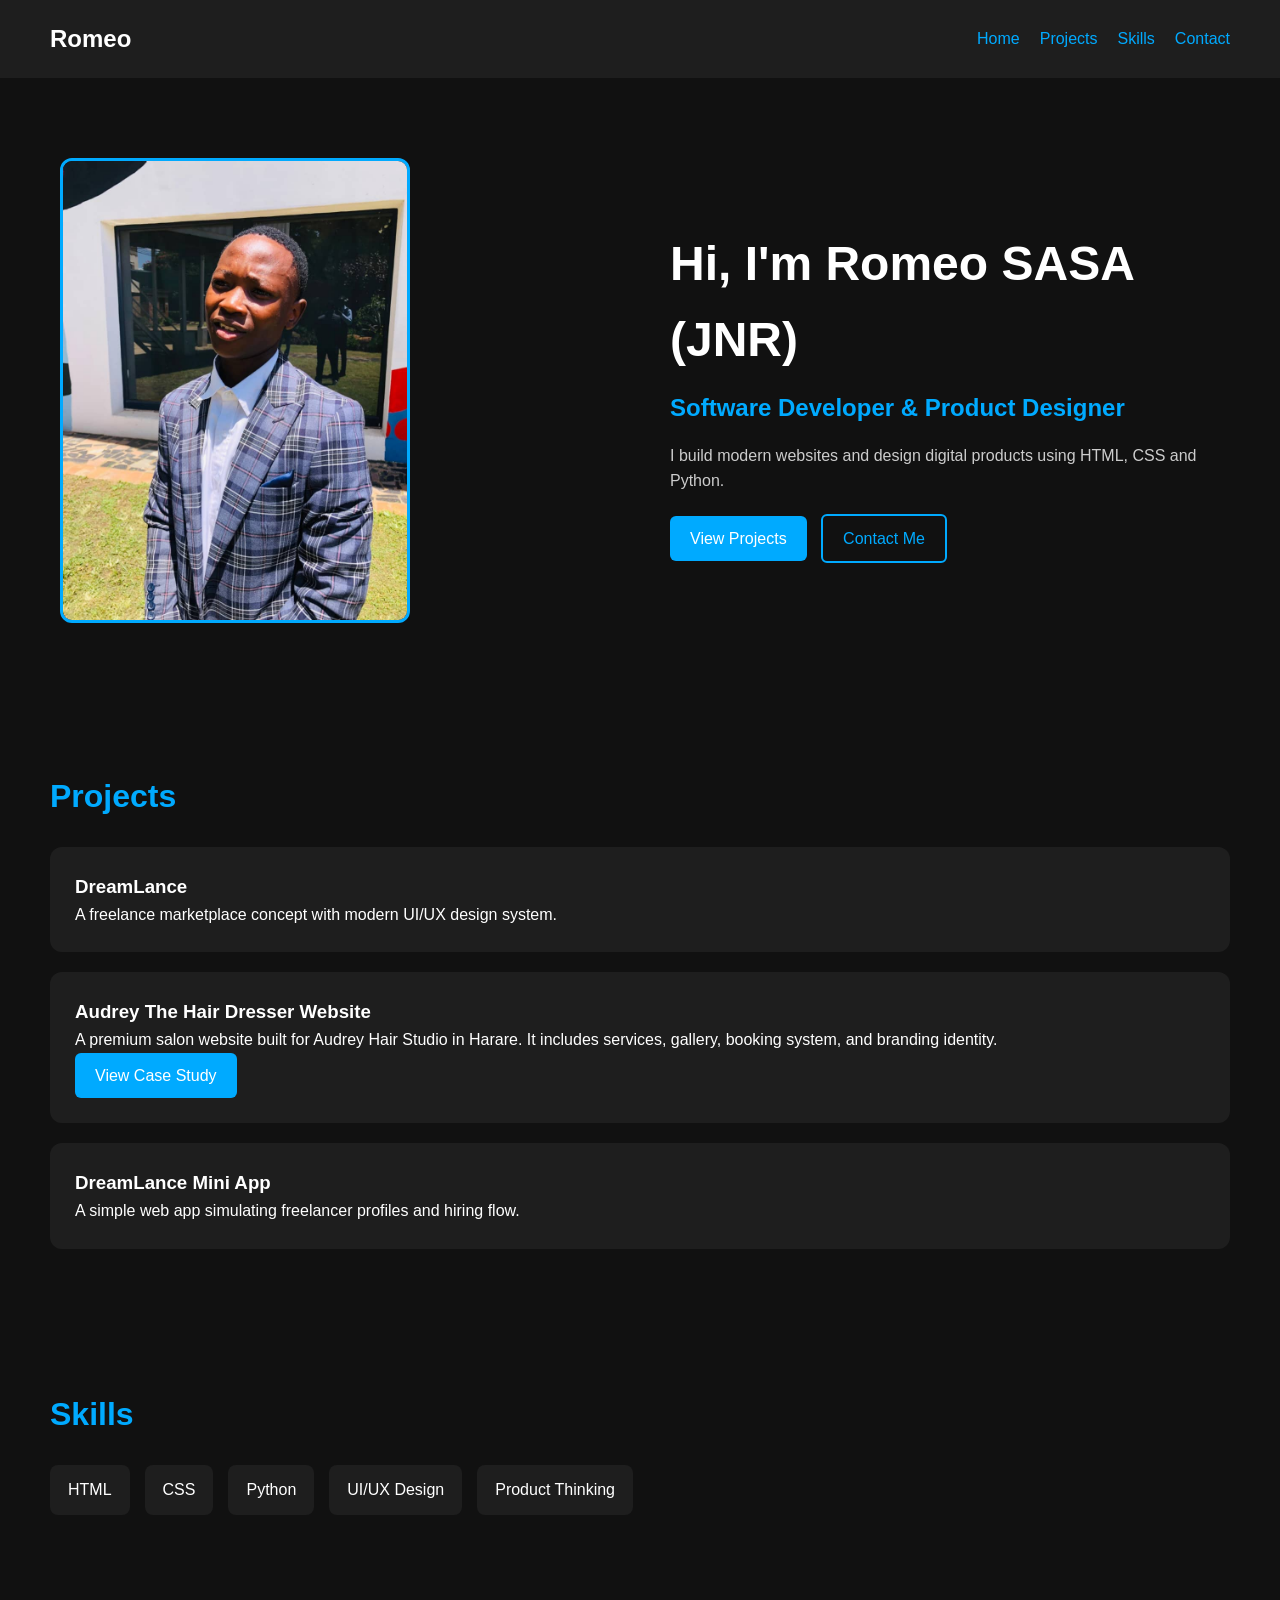
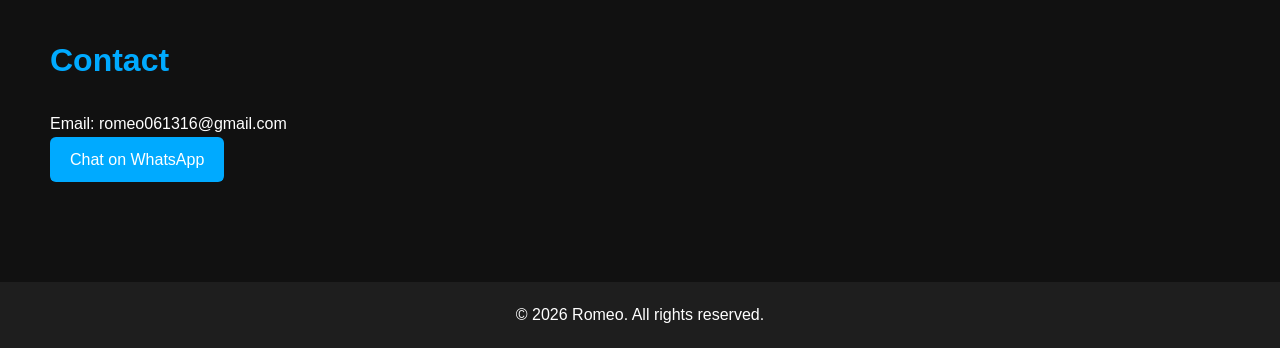
==== index.html @ db844349 "first commit" ====
<!DOCTYPE html>
<html lang="en">
<head>
<meta charset="UTF-8">
<meta name="viewport" content="width=device-width, initial-scale=1.0">
<title>Romeo Portfolio</title>

<link rel="stylesheet" href="style.css">
</head>

<body>

<!-- NAV -->
<nav>
    <h2>Romeo</h2>
    <ul>
        <li><a href="#home">Home</a></li>
        <li><a href="#projects">Projects</a></li>
        <li><a href="#skills">Skills</a></li>
        <li><a href="#contact">Contact</a></li>
    </ul>
</nav>

<!-- HERO -->
<section id="home" class="hero">

    <div class="hero-image">
        <img src="Romeomeeeeee.jpeg" alt="Profile Picture">
    </div>

    <div class="hero-text">
        <h1>Hi, I'm Romeo SASA (JNR)</h1>
        <h2>Software Developer & Product Designer</h2>

        <p>
            I build modern websites and design digital products using HTML, CSS and Python.
        </p>

        <div class="buttons">
            <a href="#projects" class="btn">View Projects</a>
            <a href="#contact" class="btn-outline">Contact Me</a>
        </div>
    </div>

</section>

<!-- PROJECTS -->
<section id="projects">
    <h2 class="section-title">Projects</h2>

    <div class="project-card">
        <h3>DreamLance</h3>
        <p>A freelance marketplace concept with modern UI/UX design system.</p>
    </div>

    <!-- AUDREY PROJECT -->
    <div class="project-card">
        <h3>Audrey The Hair Dresser Website</h3>
        <p>
            A premium salon website built for Audrey Hair Studio in Harare.
            It includes services, gallery, booking system, and branding identity.
        </p>

        <a href="audrey.html" class="btn">View Case Study</a>
    </div>

    <div class="project-card">
        <h3>DreamLance Mini App</h3>
        <p>A simple web app simulating freelancer profiles and hiring flow.</p>
    </div>

</section>

<!-- SKILLS -->
<section id="skills">
    <h2 class="section-title">Skills</h2>

    <div class="skills-box">
        <div>HTML</div>
        <div>CSS</div>
        <div>Python</div>
        <div>UI/UX Design</div>
        <div>Product Thinking</div>
    </div>
</section>

<!-- CONTACT -->
<section id="contact">
    <h2 class="section-title">Contact</h2>

    <p>Email: romeo061316@gmail.com</p>

    <a href="https://wa.me/263775408999" class="btn">
        Chat on WhatsApp
    </a>
</section>

<footer>
    <p>© 2026 Romeo. All rights reserved.</p>
</footer>

</body>
</html>
---- style.css ----
/* RESET */
* {
    margin: 0;
    padding: 0;
    box-sizing: border-box;
}

body {
    font-family: Arial, sans-serif;
    background: #111;
    color: white;
    line-height: 1.6;
}

/* NAV */
nav {
    display: flex;
    justify-content: space-between;
    align-items: center;
    padding: 20px 50px;
    background: #1e1e1e;
}

nav ul {
    display: flex;
    list-style: none;
}

nav ul li {
    margin-left: 20px;
}

nav a {
    color: #00aaff;
    text-decoration: none;
}

nav a:hover {
    color: white;
}

/* HERO */
.hero {
    display: flex;
    justify-content: space-between;
    align-items: center;
    padding: 80px 60px;
    gap: 40px;
}

.hero-image img {
    width: 350px;
    border-radius: 12px;
    border: 3px solid #00aaff;
}

.hero-text {
    max-width: 550px;
}

.hero-text h1 {
    font-size: 3rem;
}

.hero-text h2 {
    color: #00aaff;
    margin-top: 10px;
    font-size: 1.5rem;
}

.hero-text p {
    margin-top: 15px;
    color: #ccc;
}

/* BUTTONS */
.buttons {
    margin-top: 20px;
}

.btn {
    display: inline-block;
    padding: 10px 20px;
    background: #00aaff;
    color: white;
    border-radius: 6px;
    text-decoration: none;
    margin-right: 10px;
    transition: 0.3s;
}

.btn:hover {
    background: #008ecc;
    transform: translateY(-3px);
}

.btn-outline {
    display: inline-block;
    padding: 10px 20px;
    border: 2px solid #00aaff;
    color: #00aaff;
    border-radius: 6px;
    text-decoration: none;
    transition: 0.3s;
}

.btn-outline:hover {
    background: #00aaff;
    color: black;
}

/* SECTIONS */
section {
    padding: 60px 50px;
}

.section-title {
    font-size: 2rem;
    margin-bottom: 25px;
    color: #00aaff;
}

/* PROJECTS */
.project-card {
    background: #1e1e1e;
    padding: 25px;
    margin-bottom: 20px;
    border-radius: 12px;
    transition: 0.3s;
}

.project-card:hover {
    transform: translateY(-5px);
    box-shadow: 0 10px 20px rgba(0,0,0,0.5);
}

/* SKILLS */
.skills-box {
    display: flex;
    flex-wrap: wrap;
    gap: 15px;
}

.skills-box div {
    background: #1e1e1e;
    padding: 12px 18px;
    border-radius: 8px;
    transition: 0.3s;
}

.skills-box div:hover {
    background: #00aaff;
    color: black;
}

/* FOOTER */
footer {
    text-align: center;
    padding: 20px;
    background: #1e1e1e;
    margin-top: 40px;
}

/* RESPONSIVE */
@media (max-width: 768px) {
    .hero {
        flex-direction: column;
        text-align: center;
    }

    nav {
        flex-direction: column;
    }

    nav ul {
        margin-top: 10px;
    }

    .hero-image img {
        width: 250px;
    }
}
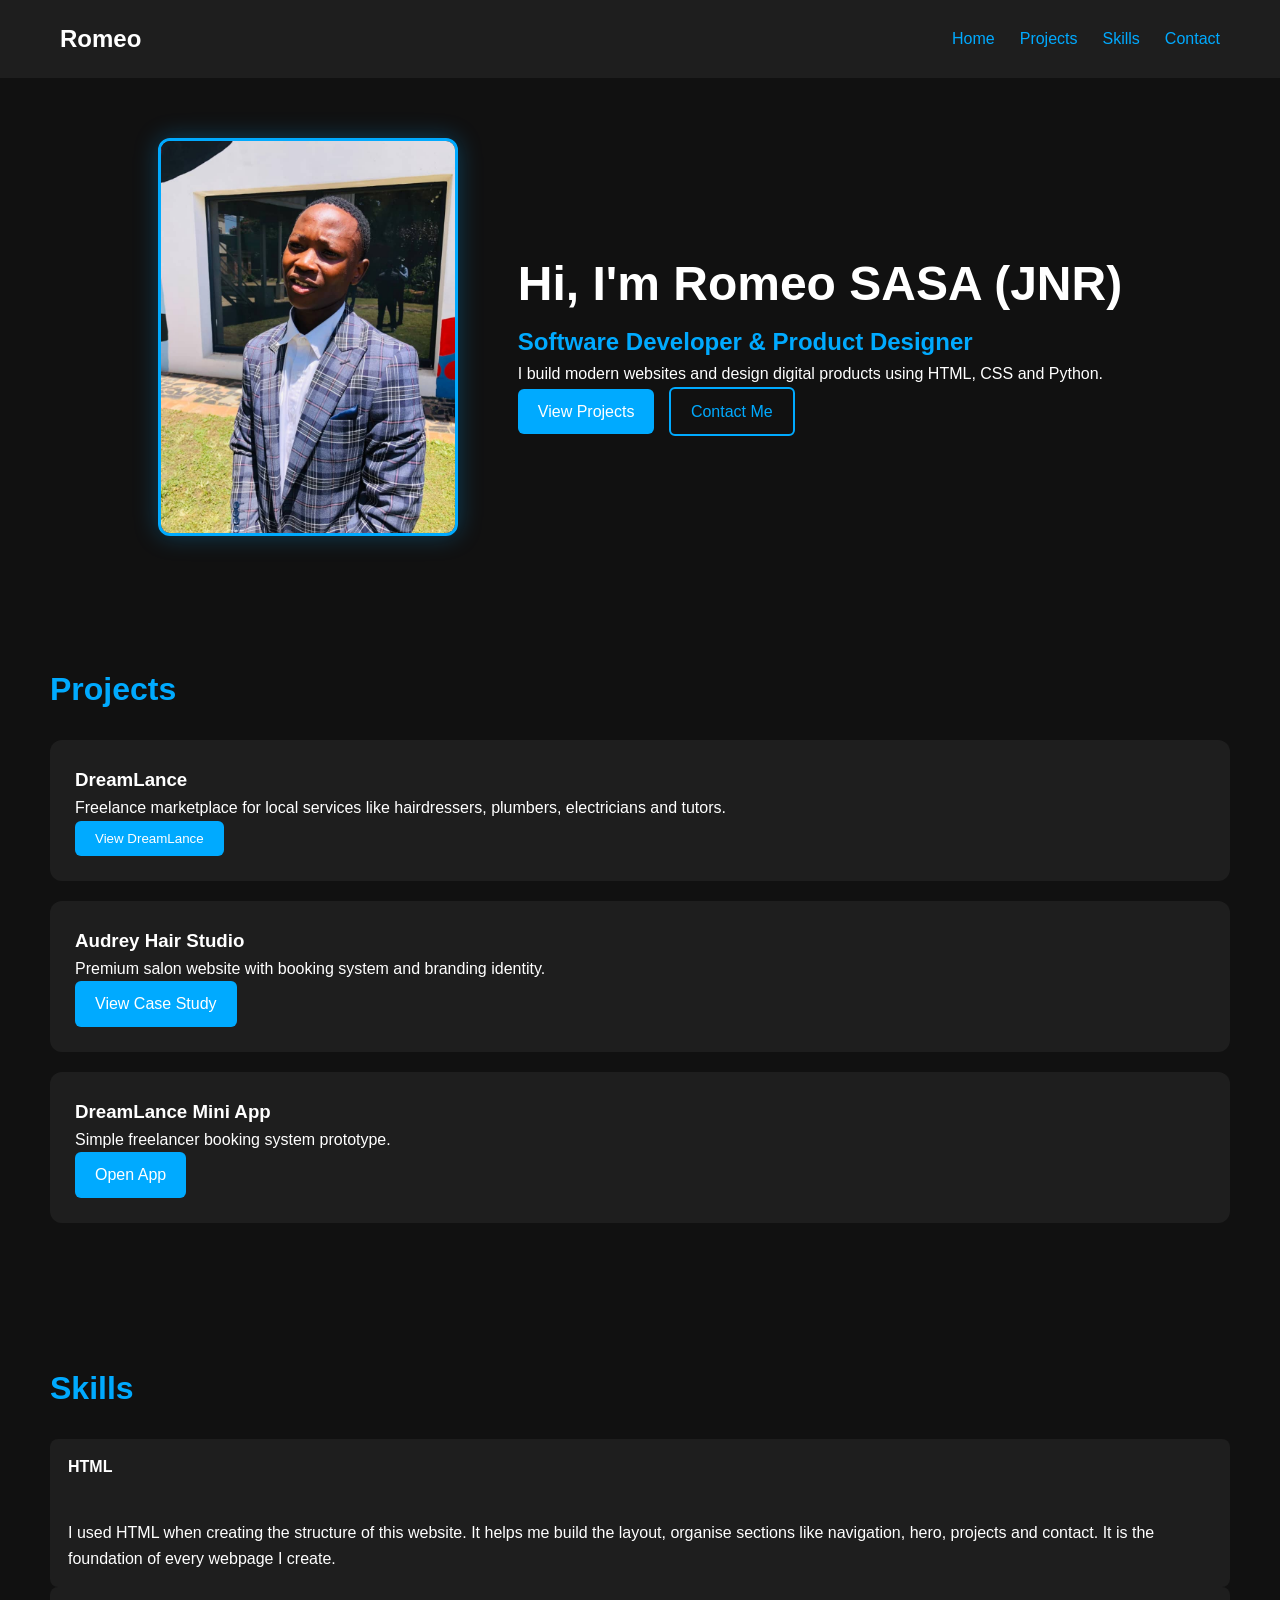
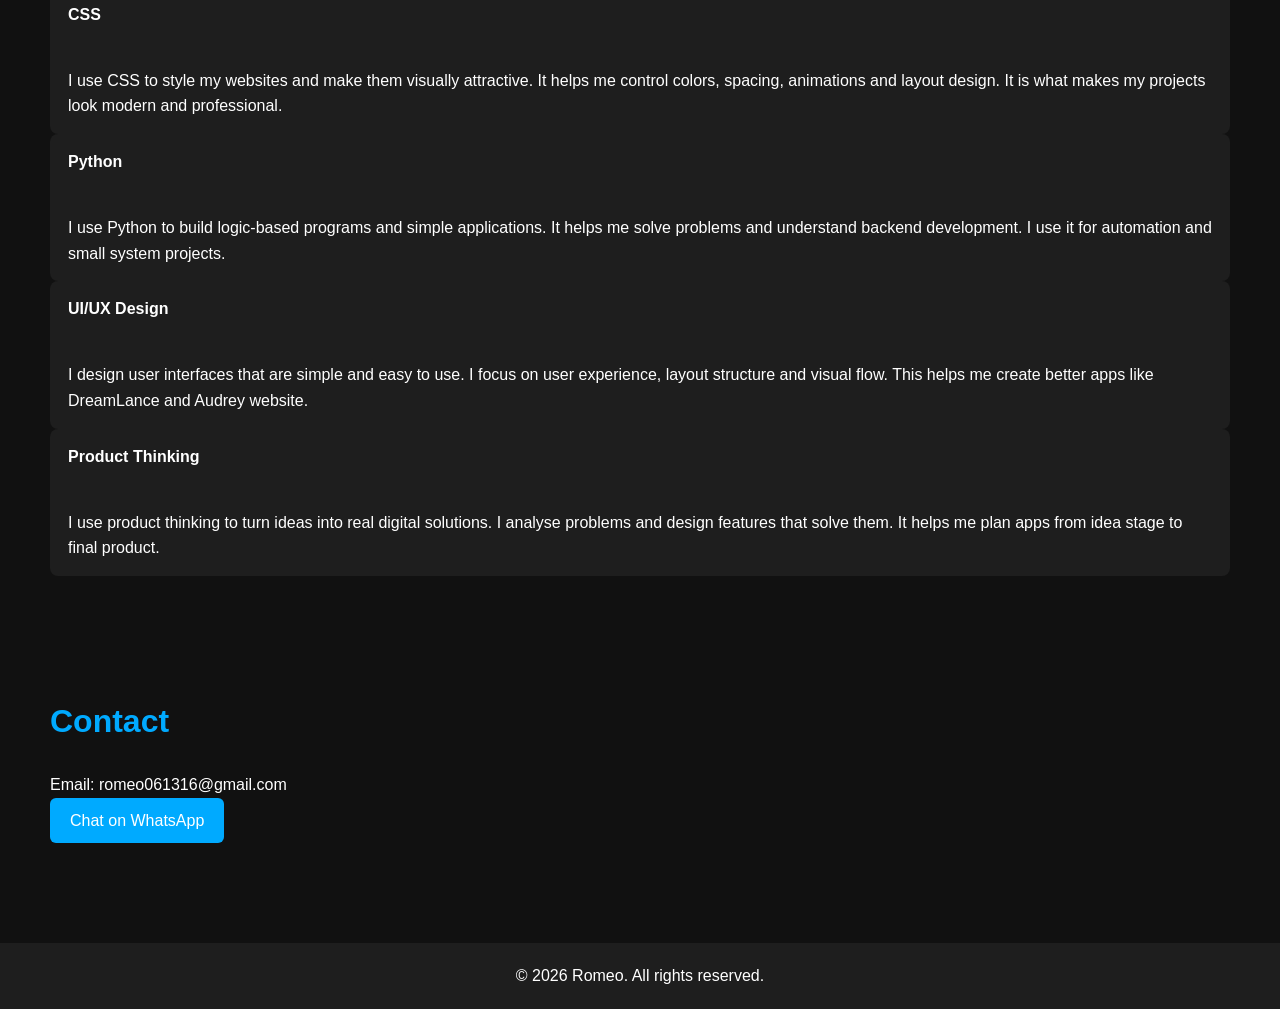
==== commit 3b839b6a: "initial commit" ====
--- a/index.html
+++ b/index.html
@@ -46,41 +46,63 @@
 
 <!-- PROJECTS -->
 <section id="projects">
+
     <h2 class="section-title">Projects</h2>
 
     <div class="project-card">
         <h3>DreamLance</h3>
-        <p>A freelance marketplace concept with modern UI/UX design system.</p>
+        <p>Freelance marketplace for local services like hairdressers, plumbers, electricians and tutors.</p>
+
+        <button class="btn" onclick="openModal()">View DreamLance</button>
     </div>
 
-    <!-- AUDREY PROJECT -->
     <div class="project-card">
-        <h3>Audrey The Hair Dresser Website</h3>
-        <p>
-            A premium salon website built for Audrey Hair Studio in Harare.
-            It includes services, gallery, booking system, and branding identity.
-        </p>
+        <h3>Audrey Hair Studio</h3>
+        <p>Premium salon website with booking system and branding identity.</p>
 
-        <a href="audrey.html" class="btn">View Case Study</a>
+        <a href="about.html" class="btn">View Case Study</a>
     </div>
 
     <div class="project-card">
         <h3>DreamLance Mini App</h3>
-        <p>A simple web app simulating freelancer profiles and hiring flow.</p>
+        <p>Simple freelancer booking system prototype.</p>
+
+        <a href="dreamlance.html" class="btn">Open App</a>
     </div>
 
 </section>
 
-<!-- SKILLS -->
+<!-- SKILLS (UPDATED ONLY HERE) -->
 <section id="skills">
     <h2 class="section-title">Skills</h2>
 
     <div class="skills-box">
-        <div>HTML</div>
-        <div>CSS</div>
-        <div>Python</div>
-        <div>UI/UX Design</div>
-        <div>Product Thinking</div>
+
+        <div>
+            <strong>HTML</strong><br>
+            I used HTML when creating the structure of this website. It helps me build the layout, organise sections like navigation, hero, projects and contact. It is the foundation of every webpage I create.
+        </div>
+
+        <div>
+            <strong>CSS</strong><br>
+            I use CSS to style my websites and make them visually attractive. It helps me control colors, spacing, animations and layout design. It is what makes my projects look modern and professional.
+        </div>
+
+        <div>
+            <strong>Python</strong><br>
+            I use Python to build logic-based programs and simple applications. It helps me solve problems and understand backend development. I use it for automation and small system projects.
+        </div>
+
+        <div>
+            <strong>UI/UX Design</strong><br>
+            I design user interfaces that are simple and easy to use. I focus on user experience, layout structure and visual flow. This helps me create better apps like DreamLance and Audrey website.
+        </div>
+
+        <div>
+            <strong>Product Thinking</strong><br>
+            I use product thinking to turn ideas into real digital solutions. I analyse problems and design features that solve them. It helps me plan apps from idea stage to final product.
+        </div>
+
     </div>
 </section>
 
@@ -90,14 +112,38 @@
 
     <p>Email: romeo061316@gmail.com</p>
 
-    <a href="https://wa.me/263775408999" class="btn">
+    <a href="https://wa.me/263776643374" class="btn">
         Chat on WhatsApp
     </a>
 </section>
 
+<!-- FOOTER -->
 <footer>
     <p>© 2026 Romeo. All rights reserved.</p>
 </footer>
 
+<!-- MODAL -->
+<div id="modal" class="modal hidden">
+    <div class="box">
+        <h2>DreamLance</h2>
+        <p>Choose how to view the project</p>
+
+        <a class="btn" href="dreamlance.html">View App</a>
+        <a class="btn-outline" href="https://www.behance.net/gallery/246756987/Dreamlance-Marketplace" target="https://www.behance.net/gallery/246756987/Dreamlance-Marketplace">Behance</a>
+
+        <button class="btn" onclick="closeModal()">Close</button>
+    </div>
+</div>
+
+<script>
+function openModal(){
+    document.getElementById("modal").classList.remove("hidden");
+}
+
+function closeModal(){
+    document.getElementById("modal").classList.add("hidden");
+}
+</script>
+
 </body>
 </html>
--- a/style.css
+++ b/style.css
@@ -17,17 +17,14 @@
     display: flex;
     justify-content: space-between;
     align-items: center;
-    padding: 20px 50px;
+    padding: 20px 60px;
     background: #1e1e1e;
 }
 
 nav ul {
     display: flex;
     list-style: none;
-}
-
-nav ul li {
-    margin-left: 20px;
+    gap: 25px;
 }
 
 nav a {
@@ -35,49 +32,32 @@
     text-decoration: none;
 }
 
-nav a:hover {
-    color: white;
-}
-
-/* HERO */
+/* HERO (PROFILE BACK IN PLACE) */
 .hero {
     display: flex;
-    justify-content: space-between;
+    justify-content: center;
     align-items: center;
-    padding: 80px 60px;
-    gap: 40px;
+    gap: 60px;
+    padding: 60px 80px;
 }
 
 .hero-image img {
-    width: 350px;
+    width: 300px;
     border-radius: 12px;
     border: 3px solid #00aaff;
+    box-shadow: 0 0 25px rgba(0,170,255,0.3);
 }
 
-.hero-text {
-    max-width: 550px;
-}
-
+/* TEXT */
 .hero-text h1 {
     font-size: 3rem;
 }
 
 .hero-text h2 {
     color: #00aaff;
-    margin-top: 10px;
-    font-size: 1.5rem;
-}
-
-.hero-text p {
-    margin-top: 15px;
-    color: #ccc;
 }
 
 /* BUTTONS */
-.buttons {
-    margin-top: 20px;
-}
-
 .btn {
     display: inline-block;
     padding: 10px 20px;
@@ -86,12 +66,8 @@
     border-radius: 6px;
     text-decoration: none;
     margin-right: 10px;
-    transition: 0.3s;
-}
-
-.btn:hover {
-    background: #008ecc;
-    transform: translateY(-3px);
+    border: none;
+    cursor: pointer;
 }
 
 .btn-outline {
@@ -101,12 +77,6 @@
     color: #00aaff;
     border-radius: 6px;
     text-decoration: none;
-    transition: 0.3s;
-}
-
-.btn-outline:hover {
-    background: #00aaff;
-    color: black;
 }
 
 /* SECTIONS */
@@ -126,16 +96,11 @@
     padding: 25px;
     margin-bottom: 20px;
     border-radius: 12px;
-    transition: 0.3s;
 }
 
-.project-card:hover {
-    transform: translateY(-5px);
-    box-shadow: 0 10px 20px rgba(0,0,0,0.5);
-}
-
-/* SKILLS */
-.skills-box {
+/* SKILLS hover effect */
+.skills-box div{background: #000;
+    color: 111;
     display: flex;
     flex-wrap: wrap;
     gap: 15px;
@@ -143,14 +108,9 @@
 
 .skills-box div {
     background: #1e1e1e;
-    padding: 12px 18px;
+    padding: 15px 18px;
     border-radius: 8px;
-    transition: 0.3s;
-}
-
-.skills-box div:hover {
-    background: #00aaff;
-    color: black;
+    transition: 0.3s; 
 }
 
 /* FOOTER */
@@ -161,22 +121,27 @@
     margin-top: 40px;
 }
 
-/* RESPONSIVE */
-@media (max-width: 768px) {
-    .hero {
-        flex-direction: column;
-        text-align: center;
-    }
+/* MODAL */
+.modal{
+    position:fixed;
+    top:0;
+    left:0;
+    width:100%;
+    height:100%;
+    background:rgba(0,0,0,0.8);
+    display:flex;
+    justify-content:center;
+    align-items:center;
+}
 
-    nav {
-        flex-direction: column;
-    }
+.box{
+    background:#1e1e1e;
+    padding:25px;
+    border-radius:12px;
+    text-align:center;
+    width:300px;
+}
 
-    nav ul {
-        margin-top: 10px;
-    }
-
-    .hero-image img {
-        width: 250px;
-    }
+.hidden{
+    display:none;
 }
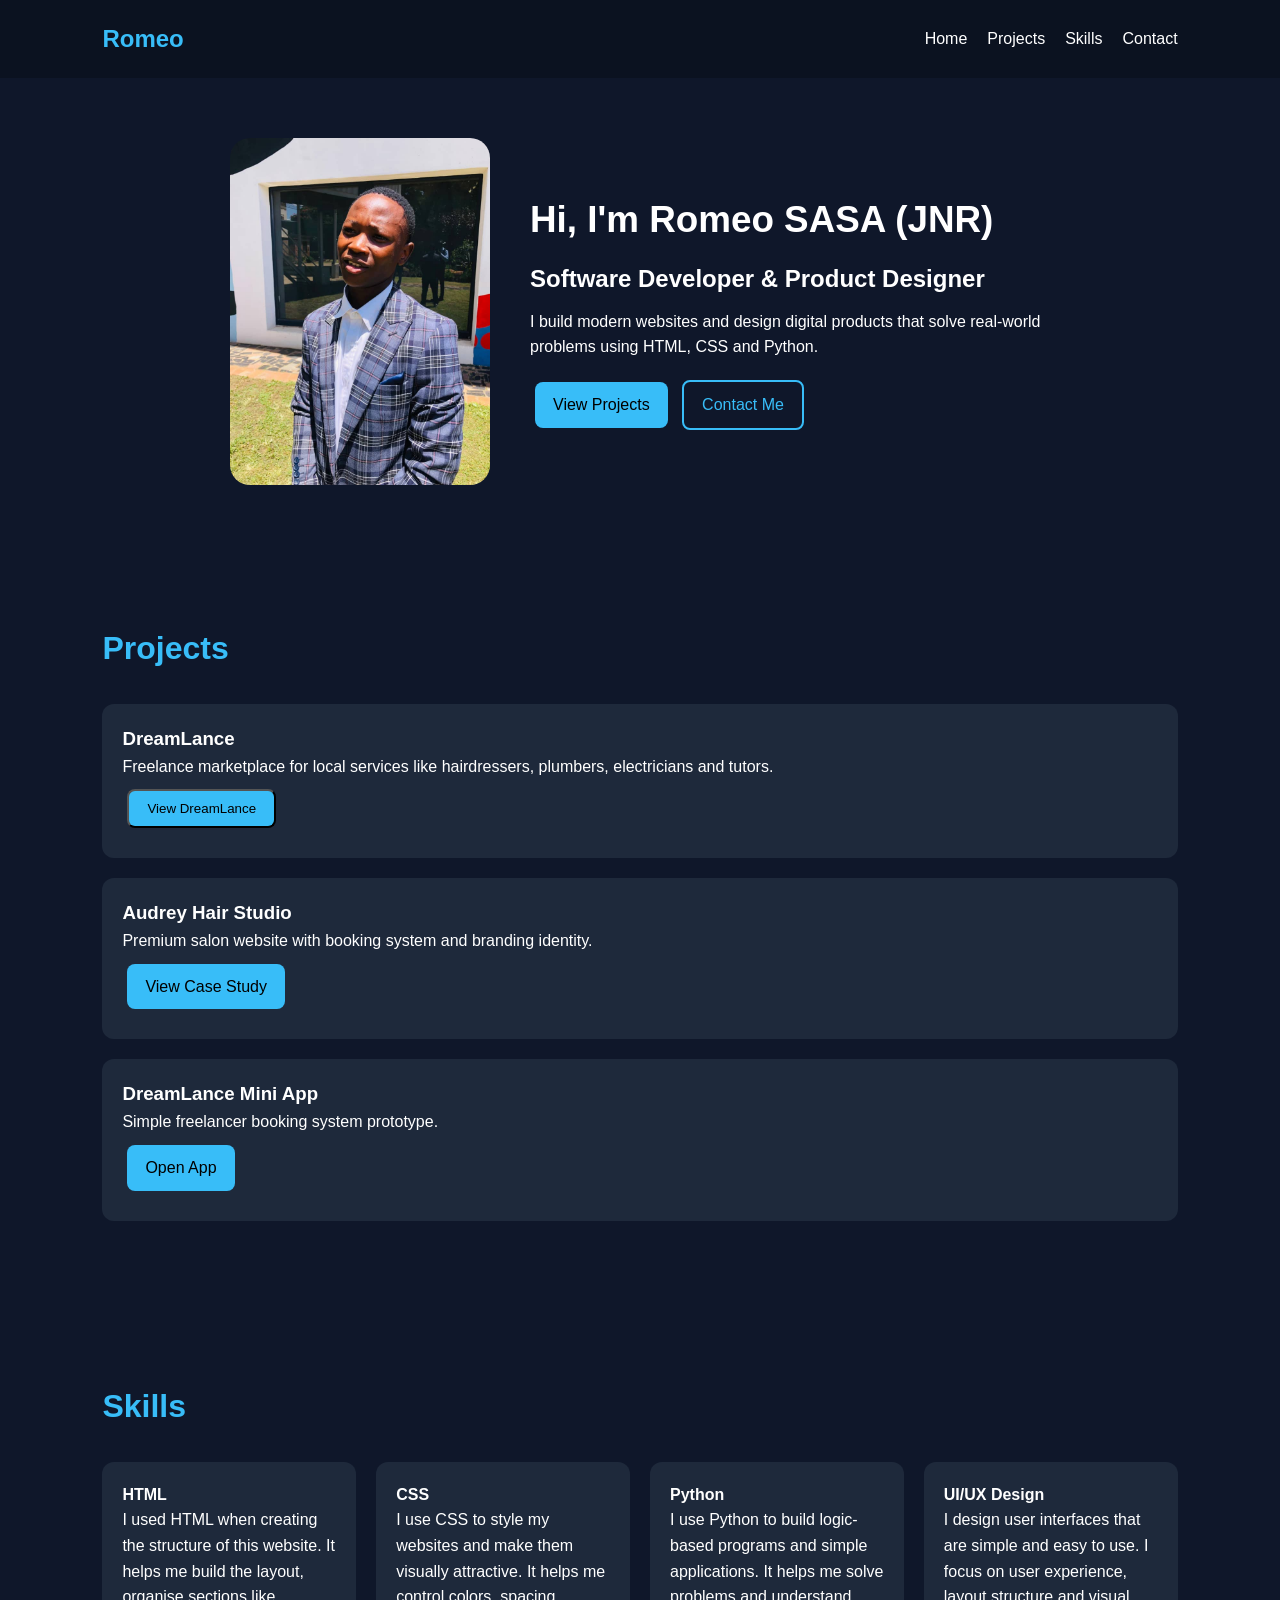
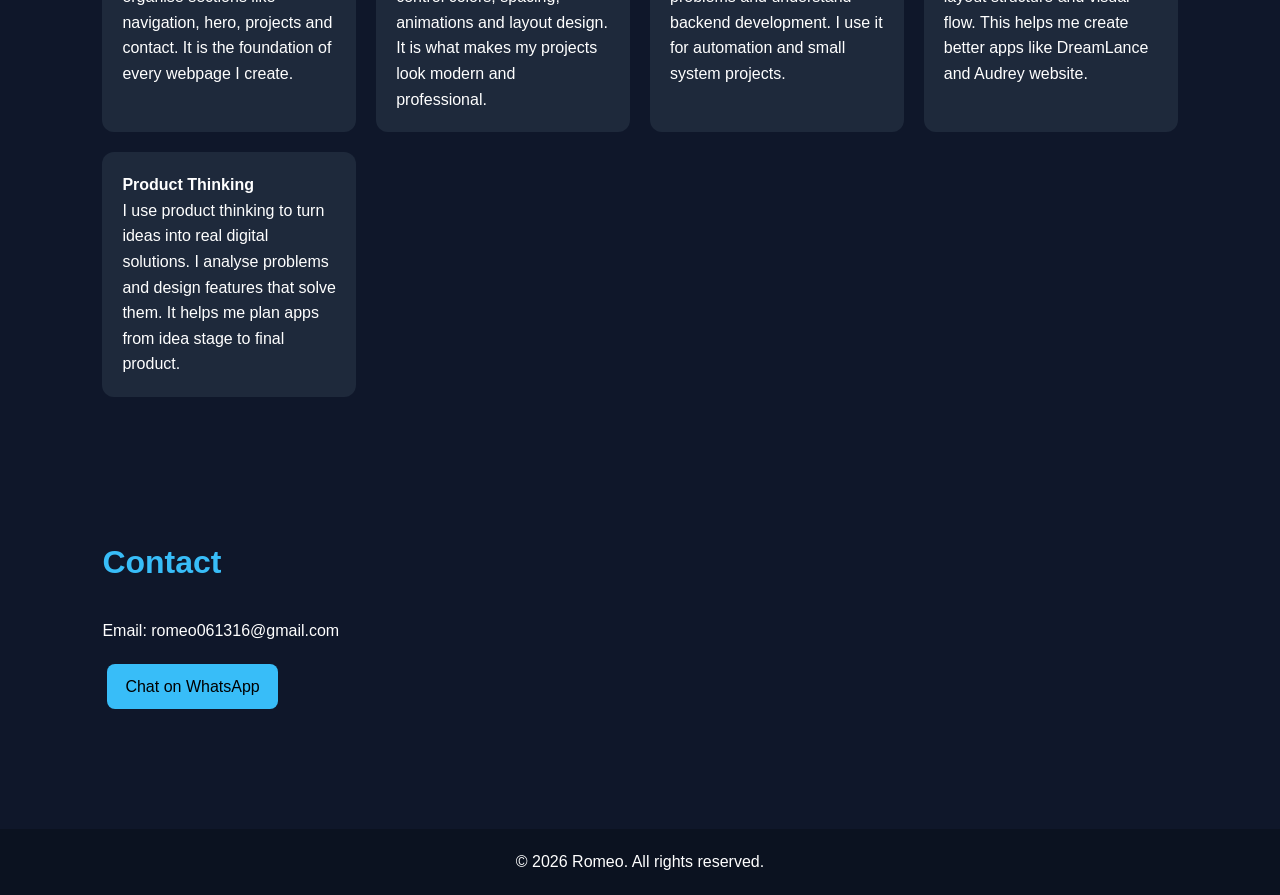
==== commit 83608fa5: "first commit" ====
--- a/index.html
+++ b/index.html
@@ -21,11 +21,11 @@
     </ul>
 </nav>
 
-<!-- HERO -->
+<!-- HERO (MY VERSION) -->
 <section id="home" class="hero">
 
     <div class="hero-image">
-        <img src="Romeomeeeeee.jpeg" alt="Profile Picture">
+        <img src="Romeomeeeeee.jpeg" alt="Romeo Profile Picture">
     </div>
 
     <div class="hero-text">
@@ -33,7 +33,7 @@
         <h2>Software Developer & Product Designer</h2>
 
         <p>
-            I build modern websites and design digital products using HTML, CSS and Python.
+            I build modern websites and design digital products that solve real-world problems using HTML, CSS and Python.
         </p>
 
         <div class="buttons">
@@ -44,7 +44,7 @@
 
 </section>
 
-<!-- PROJECTS -->
+<!-- PROJECTS (YOUR VERSION + MODAL) -->
 <section id="projects">
 
     <h2 class="section-title">Projects</h2>
@@ -72,7 +72,7 @@
 
 </section>
 
-<!-- SKILLS (UPDATED ONLY HERE) -->
+<!-- SKILLS (YOUR VERSION - DETAILED) -->
 <section id="skills">
     <h2 class="section-title">Skills</h2>
 
@@ -106,7 +106,7 @@
     </div>
 </section>
 
-<!-- CONTACT -->
+<!-- CONTACT (YOUR VERSION) -->
 <section id="contact">
     <h2 class="section-title">Contact</h2>
 
@@ -122,14 +122,16 @@
     <p>© 2026 Romeo. All rights reserved.</p>
 </footer>
 
-<!-- MODAL -->
+<!-- MODAL + JS (YOUR ADVANCED PART KEPT) -->
 <div id="modal" class="modal hidden">
     <div class="box">
         <h2>DreamLance</h2>
         <p>Choose how to view the project</p>
 
         <a class="btn" href="dreamlance.html">View App</a>
-        <a class="btn-outline" href="https://www.behance.net/gallery/246756987/Dreamlance-Marketplace" target="https://www.behance.net/gallery/246756987/Dreamlance-Marketplace">Behance</a>
+        <a class="btn-outline" href="https://www.behance.net/gallery/246756987/Dreamlance-Marketplace" target="_blank">
+            Behance
+        </a>
 
         <button class="btn" onclick="closeModal()">Close</button>
     </div>
--- a/style.css
+++ b/style.css
@@ -3,11 +3,12 @@
     margin: 0;
     padding: 0;
     box-sizing: border-box;
-}
-
+    font-family: Arial, sans-serif;
+}
+
+/* BODY */
 body {
-    font-family: Arial, sans-serif;
-    background: #111;
+    background: #0f172a;
     color: white;
     line-height: 1.6;
 }
@@ -17,131 +18,244 @@
     display: flex;
     justify-content: space-between;
     align-items: center;
-    padding: 20px 60px;
-    background: #1e1e1e;
+    padding: 20px 8%;
+    background: #0b1220;
+    position: sticky;
+    top: 0;
+    z-index: 1000;
+}
+
+nav h2 {
+    color: #38bdf8;
 }
 
 nav ul {
     display: flex;
     list-style: none;
-    gap: 25px;
-}
-
-nav a {
-    color: #00aaff;
+    gap: 20px;
+}
+
+nav ul li a {
+    color: white;
     text-decoration: none;
-}
-
-/* HERO (PROFILE BACK IN PLACE) */
+    transition: 0.3s;
+}
+
+nav ul li a:hover {
+    color: #38bdf8;
+}
+
+/* HERO */
 .hero {
     display: flex;
+    justify-content: space-between;
+    align-items: center;
+    padding: 80px 8%;
+    gap: 40px;
+}
+
+/* HERO (FIXED SPACING) */
+.hero {
+    display: flex;
     justify-content: center;
     align-items: center;
-    gap: 60px;
-    padding: 60px 80px;
-}
-
+    gap: 40px;              /* reduced but still clean spacing */
+    padding: 60px 8%;       /* reduced padding for better balance */
+}
+
+/* IMAGE */
 .hero-image img {
-    width: 300px;
-    border-radius: 12px;
-    border: 3px solid #00aaff;
-    box-shadow: 0 0 25px rgba(0,170,255,0.3);
+    width: 260px;           /* slightly smaller for balance */
+    border-radius: 20px;
+    object-fit: cover;
 }
 
 /* TEXT */
+.hero-text {
+    max-width: 520px;      /* keeps text closer to image */
+}
+
 .hero-text h1 {
-    font-size: 3rem;
-}
-
-.hero-text h2 {
-    color: #00aaff;
+    font-size: 2.3rem;
+    margin-bottom: 10px;
+}
+
+.hero-text p {
+    margin: 10px 0;
 }
 
 /* BUTTONS */
+.btn, .btn-outline {
+    display: inline-block;
+    padding: 10px 18px;
+    margin: 10px 5px;
+    border-radius: 8px;
+    text-decoration: none;
+    transition: 0.3s;
+    cursor: pointer;
+}
+
 .btn {
-    display: inline-block;
-    padding: 10px 20px;
-    background: #00aaff;
-    color: white;
-    border-radius: 6px;
-    text-decoration: none;
-    margin-right: 10px;
-    border: none;
-    cursor: pointer;
+    background: #38bdf8;
+    color: black;
+}
+
+.btn:hover {
+    background: #0ea5e9;
 }
 
 .btn-outline {
-    display: inline-block;
-    padding: 10px 20px;
-    border: 2px solid #00aaff;
-    color: #00aaff;
-    border-radius: 6px;
-    text-decoration: none;
+    border: 2px solid #38bdf8;
+    color: #38bdf8;
+}
+
+.btn-outline:hover {
+    background: #38bdf8;
+    color: black;
 }
 
 /* SECTIONS */
 section {
-    padding: 60px 50px;
+    padding: 70px 8%;
 }
 
 .section-title {
     font-size: 2rem;
-    margin-bottom: 25px;
-    color: #00aaff;
-}
-
-/* PROJECTS */
+    margin-bottom: 30px;
+    color: #38bdf8;
+}
+
+/* =========================
+   PROJECT CARDS (ANIMATION)
+========================= */
+
 .project-card {
-    background: #1e1e1e;
-    padding: 25px;
+    background: #1e293b;
+    padding: 20px;
     margin-bottom: 20px;
     border-radius: 12px;
-}
-
-/* SKILLS hover effect */
-.skills-box div{background: #000;
-    color: 111;
-    display: flex;
-    flex-wrap: wrap;
-    gap: 15px;
+    transition: 0.3s ease;
+    cursor: pointer;
+}
+
+.project-card:hover {
+    transform: translateY(-10px) scale(1.02);
+    box-shadow: 0 15px 30px rgba(0,0,0,0.4);
+}
+
+/* =========================
+   SKILLS CARDS (HOVER BLUE)
+========================= */
+
+.skills-box {
+    display: grid;
+    grid-template-columns: repeat(auto-fit, minmax(250px, 1fr));
+    gap: 20px;
 }
 
 .skills-box div {
-    background: #1e1e1e;
-    padding: 15px 18px;
-    border-radius: 8px;
-    transition: 0.3s; 
+    background: #1e293b;
+    padding: 20px;
+    border-radius: 12px;
+    transition: 0.3s ease;
+    cursor: pointer;
+}
+
+.skills-box div:hover {
+    background: #38bdf8;
+    color: black;
+    transform: translateY(-8px);
+    box-shadow: 0 10px 25px rgba(56, 189, 248, 0.4);
+}
+
+/* CONTACT */
+#contact p {
+    margin-bottom: 10px;
 }
 
 /* FOOTER */
 footer {
     text-align: center;
     padding: 20px;
-    background: #1e1e1e;
+    background: #0b1220;
     margin-top: 40px;
 }
 
 /* MODAL */
-.modal{
-    position:fixed;
-    top:0;
-    left:0;
-    width:100%;
-    height:100%;
-    background:rgba(0,0,0,0.8);
-    display:flex;
-    justify-content:center;
-    align-items:center;
-}
-
-.box{
-    background:#1e1e1e;
-    padding:25px;
-    border-radius:12px;
-    text-align:center;
-    width:300px;
-}
-
-.hidden{
-    display:none;
+.modal {
+    position: fixed;
+    top: 0;
+    left: 0;
+    width: 100%;
+    height: 100%;
+    background: rgba(0,0,0,0.8);
+    display: flex;
+    justify-content: center;
+    align-items: center;
+}
+
+.modal .box {
+    background: #1e293b;
+    padding: 30px;
+    border-radius: 12px;
+    text-align: center;
+}
+
+.hidden {
+    display: none;
+}
+
+/* =========================
+   📱 MOBILE RESPONSIVE
+========================= */
+
+@media (max-width: 900px) {
+
+    nav {
+        flex-direction: column;
+        gap: 10px;
+        text-align: center;
+    }
+
+    nav ul {
+        flex-direction: column;
+        gap: 10px;
+    }
+
+    .hero {
+        flex-direction: column;
+        text-align: center;
+    }
+
+    .hero-image img {
+        width: 220px;
+    }
+
+    .hero-text h1 {
+        font-size: 2rem;
+    }
+}
+
+@media (max-width: 500px) {
+
+    section {
+        padding: 50px 5%;
+    }
+
+    .hero-text h1 {
+        font-size: 1.7rem;
+    }
+
+    .hero-text h2 {
+        font-size: 1.1rem;
+    }
+
+    .btn, .btn-outline {
+        width: 100%;
+        text-align: center;
+    }
+
+    nav ul {
+        width: 100%;
+    }
 }
